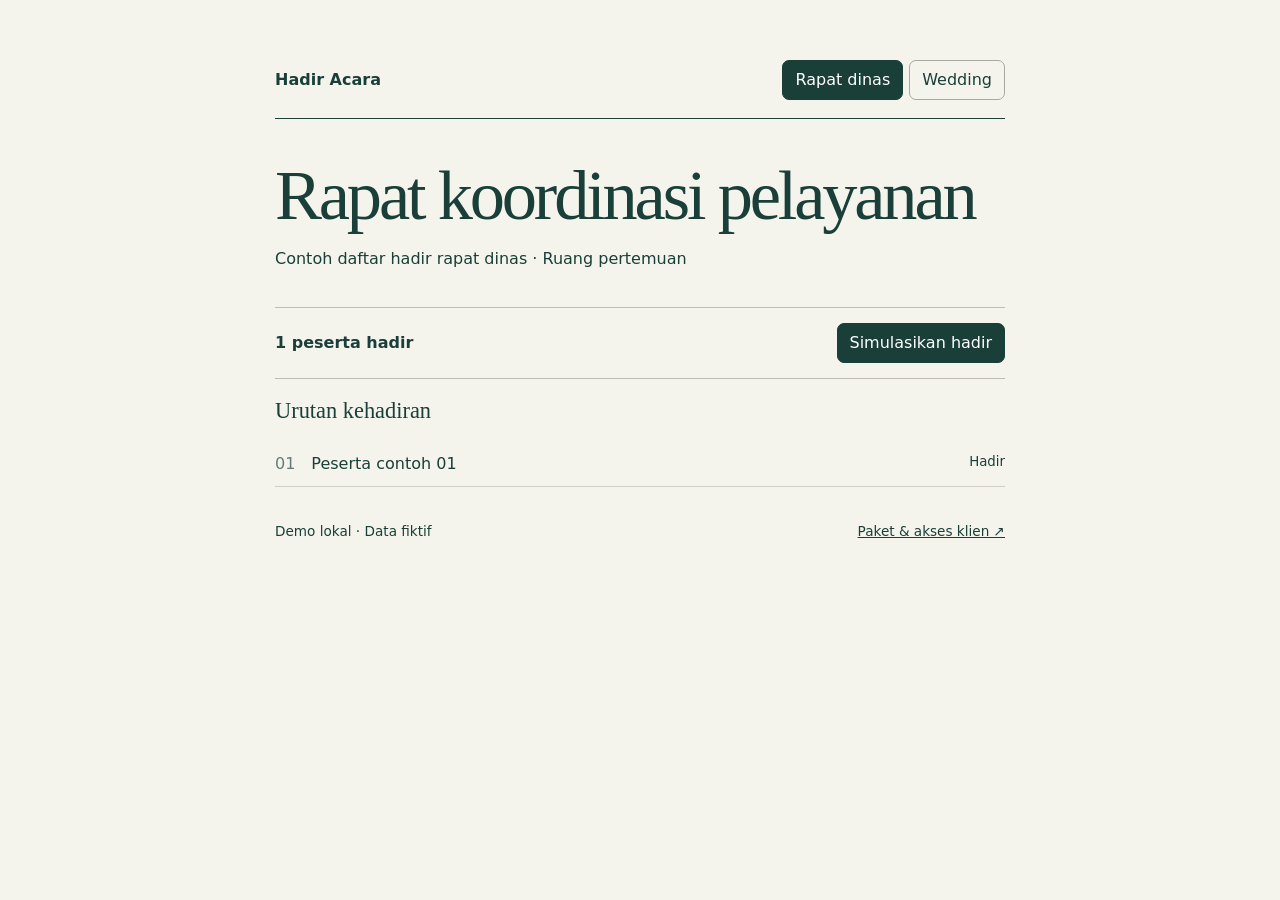
==== index.html @ b1bacdfa "Tambahkan portofolio Rapat Dinas dan prototipe buku tamu wedding" ====
<!doctype html>
<html lang="id"><meta charset="utf-8"><meta name="viewport" content="width=device-width, initial-scale=1"><title>Hadir Acara · Portofolio</title>
<style>
*{box-sizing:border-box}body{--ink:#193f38;--paper:#f4f4ed;margin:0;color:var(--ink);background:var(--paper);font:16px/1.5 'DM Sans',system-ui,sans-serif}body.wedding{--ink:#683746;--paper:#fbf2ed}main{max-width:850px;margin:auto;padding:clamp(20px,5vw,60px)}header,.toolbar,footer{display:flex;align-items:center;justify-content:space-between;gap:12px;flex-wrap:wrap}header{border-bottom:1px solid;padding-bottom:18px}header a,footer a{color:inherit}nav{display:flex;gap:6px}button,select{font:inherit;cursor:pointer;border-radius:7px;padding:7px 12px;border:1px solid #a7aaa0;background:transparent;color:inherit}button[aria-pressed=true],#check{background:var(--ink);color:white;border-color:var(--ink)}h1{font:500 clamp(2.4rem,6vw,4.4rem)/1.05 Georgia,serif;letter-spacing:-.045em;margin:40px 0 14px}h2{font:500 1.4rem Georgia,serif}#sub{margin:0 0 36px}.toolbar{border-block:1px solid #bcbfb4;padding:15px 0}#count{font-weight:650}ol{padding:0;list-style:none;counter-reset:row}li{counter-increment:row;display:flex;gap:16px;padding:10px 0;border-bottom:1px solid #cdd0c6}li:before{content:counter(row,decimal-leading-zero);opacity:.65;font-variant-numeric:tabular-nums}small{margin-left:auto}footer{margin-top:34px;font-size:.85rem}button:focus-visible,a:focus-visible{outline:3px solid #ab722e;outline-offset:3px}
</style><main><header><strong>Hadir Acara</strong><nav aria-label="Jenis acara"><button id="rapat" aria-pressed="true">Rapat dinas</button><button id="wedding" aria-pressed="false">Wedding</button></nav></header>
<h1 id="title"></h1><p id="sub"></p><div class="toolbar"><span id="count" aria-live="polite"></span><div><label id="people" hidden>Rombongan <select id="size"><option>1</option><option>2</option><option>3</option><option>4</option></select></label> <button id="check">Simulasikan hadir</button></div></div><h2 id="listTitle"></h2><ol id="list"></ol><footer><span>Demo lokal · Data fiktif</span><a href="https://github.com/sukmalistyoo/hadir-acara">Paket &amp; akses klien ↗</a></footer></main>
<script>
const el=id=>document.getElementById(id);
const records={rapat:[{name:'Peserta contoh 01',n:1}],wedding:[{name:'Keluarga contoh 01',n:2}]};
let mode='rapat';
function render(){
 const wedding=mode==='wedding', rows=records[mode];
 document.body.classList.toggle('wedding',wedding);
 for(const key of Object.keys(records))el(key).setAttribute('aria-pressed',String(key===mode));
 el('title').textContent=wedding?'Resepsi Laras & Damar':'Rapat koordinasi pelayanan';
 el('sub').textContent=wedding?'Contoh buku tamu pernikahan · Sesi resepsi siang':'Contoh daftar hadir rapat dinas · Ruang pertemuan';
 el('people').hidden=!wedding;
 const total=rows.reduce((sum,item)=>sum+item.n,0);
 el('count').textContent=wedding?rows.length+' undangan · '+total+' orang hadir':total+' peserta hadir';
 el('listTitle').textContent=wedding?'Buku tamu':'Urutan kehadiran';
 el('list').replaceChildren(...rows.map(item=>{const li=document.createElement('li'),note=document.createElement('small');li.append(item.name);note.textContent=wedding?item.n+' orang':'Hadir';li.append(note);return li;}));
}
for(const key of Object.keys(records))el(key).onclick=()=>{mode=key;render();};
el('check').onclick=()=>{const wedding=mode==='wedding';records[mode].push({name:(wedding?'Keluarga contoh ':'Peserta contoh ')+String(records[mode].length+1).padStart(2,'0'),n:wedding?Number(el('size').value):1});render();};
render();
</script></html>
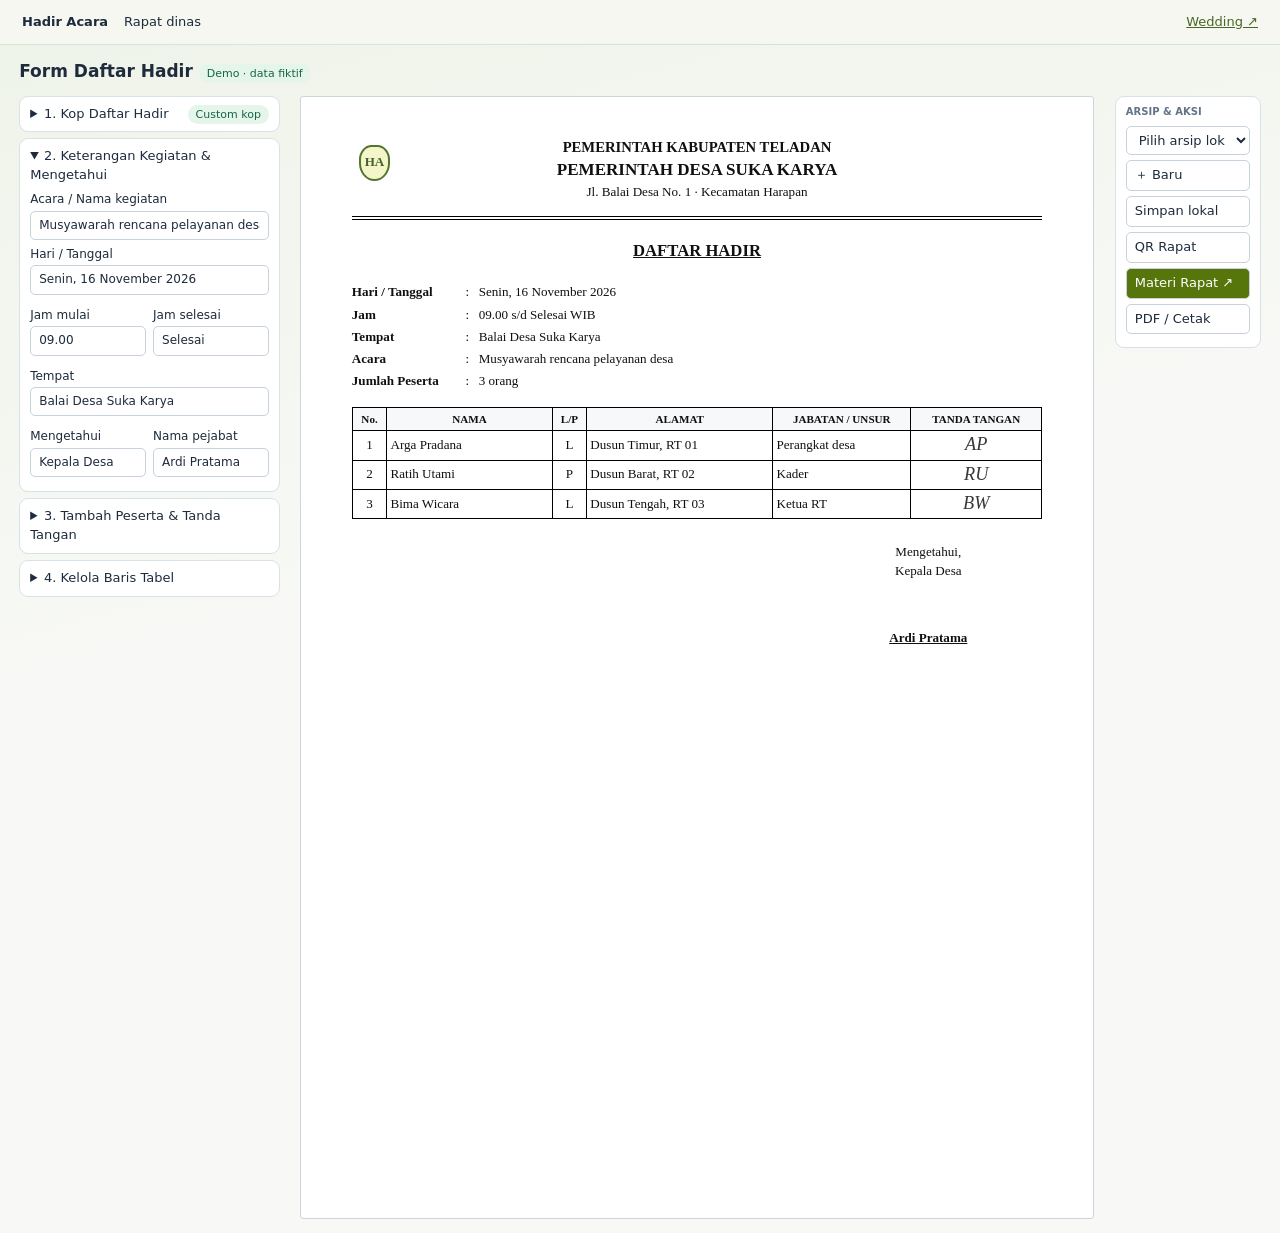
==== commit 48b629e2: "Tampilkan form rapat dinas A4 dan hubungkan demo materi live" ====
--- a/index.html
+++ b/index.html
@@ -1,26 +1,10 @@
-<!doctype html>
-<html lang="id"><meta charset="utf-8"><meta name="viewport" content="width=device-width, initial-scale=1"><title>Hadir Acara · Portofolio</title>
-<style>
-*{box-sizing:border-box}body{--ink:#193f38;--paper:#f4f4ed;margin:0;color:var(--ink);background:var(--paper);font:16px/1.5 'DM Sans',system-ui,sans-serif}body.wedding{--ink:#683746;--paper:#fbf2ed}main{max-width:850px;margin:auto;padding:clamp(20px,5vw,60px)}header,.toolbar,footer{display:flex;align-items:center;justify-content:space-between;gap:12px;flex-wrap:wrap}header{border-bottom:1px solid;padding-bottom:18px}header a,footer a{color:inherit}nav{display:flex;gap:6px}button,select{font:inherit;cursor:pointer;border-radius:7px;padding:7px 12px;border:1px solid #a7aaa0;background:transparent;color:inherit}button[aria-pressed=true],#check{background:var(--ink);color:white;border-color:var(--ink)}h1{font:500 clamp(2.4rem,6vw,4.4rem)/1.05 Georgia,serif;letter-spacing:-.045em;margin:40px 0 14px}h2{font:500 1.4rem Georgia,serif}#sub{margin:0 0 36px}.toolbar{border-block:1px solid #bcbfb4;padding:15px 0}#count{font-weight:650}ol{padding:0;list-style:none;counter-reset:row}li{counter-increment:row;display:flex;gap:16px;padding:10px 0;border-bottom:1px solid #cdd0c6}li:before{content:counter(row,decimal-leading-zero);opacity:.65;font-variant-numeric:tabular-nums}small{margin-left:auto}footer{margin-top:34px;font-size:.85rem}button:focus-visible,a:focus-visible{outline:3px solid #ab722e;outline-offset:3px}
-</style><main><header><strong>Hadir Acara</strong><nav aria-label="Jenis acara"><button id="rapat" aria-pressed="true">Rapat dinas</button><button id="wedding" aria-pressed="false">Wedding</button></nav></header>
-<h1 id="title"></h1><p id="sub"></p><div class="toolbar"><span id="count" aria-live="polite"></span><div><label id="people" hidden>Rombongan <select id="size"><option>1</option><option>2</option><option>3</option><option>4</option></select></label> <button id="check">Simulasikan hadir</button></div></div><h2 id="listTitle"></h2><ol id="list"></ol><footer><span>Demo lokal · Data fiktif</span><a href="https://github.com/sukmalistyoo/hadir-acara">Paket &amp; akses klien ↗</a></footer></main>
-<script>
-const el=id=>document.getElementById(id);
-const records={rapat:[{name:'Peserta contoh 01',n:1}],wedding:[{name:'Keluarga contoh 01',n:2}]};
-let mode='rapat';
-function render(){
- const wedding=mode==='wedding', rows=records[mode];
- document.body.classList.toggle('wedding',wedding);
- for(const key of Object.keys(records))el(key).setAttribute('aria-pressed',String(key===mode));
- el('title').textContent=wedding?'Resepsi Laras & Damar':'Rapat koordinasi pelayanan';
- el('sub').textContent=wedding?'Contoh buku tamu pernikahan · Sesi resepsi siang':'Contoh daftar hadir rapat dinas · Ruang pertemuan';
- el('people').hidden=!wedding;
- const total=rows.reduce((sum,item)=>sum+item.n,0);
- el('count').textContent=wedding?rows.length+' undangan · '+total+' orang hadir':total+' peserta hadir';
- el('listTitle').textContent=wedding?'Buku tamu':'Urutan kehadiran';
- el('list').replaceChildren(...rows.map(item=>{const li=document.createElement('li'),note=document.createElement('small');li.append(item.name);note.textContent=wedding?item.n+' orang':'Hadir';li.append(note);return li;}));
-}
-for(const key of Object.keys(records))el(key).onclick=()=>{mode=key;render();};
-el('check').onclick=()=>{const wedding=mode==='wedding';records[mode].push({name:(wedding?'Keluarga contoh ':'Peserta contoh ')+String(records[mode].length+1).padStart(2,'0'),n:wedding?Number(el('size').value):1});render();};
-render();
-</script></html>
+<!doctype html><html lang="id"><meta charset="utf-8"><meta name="viewport" content="width=device-width,initial-scale=1"><title>Form Daftar Hadir · Hadir Acara</title><link rel="stylesheet" href="dinas.css">
+<header class="bar"><b>Hadir Acara</b><span>Rapat dinas</span><a href="wedding.html">Wedding ↗</a></header>
+<main><h1>Form Daftar Hadir <small>Demo · data fiktif</small></h1><div class="workspace">
+<aside id="forms"><details><summary>1. Kop Daftar Hadir <i>Custom kop</i></summary><label>Instansi<input data-field="instansi"></label><label>Unit / desa<input data-field="desa"></label><label>Alamat kantor<input data-field="kantor"></label></details>
+<details open><summary>2. Keterangan Kegiatan &amp; Mengetahui</summary><label>Acara / Nama kegiatan<input data-field="acara"></label><label>Hari / Tanggal<input data-field="tanggal"></label><div class="pair"><label>Jam mulai<input data-field="mulai"></label><label>Jam selesai<input data-field="selesai"></label></div><label>Tempat<input data-field="tempat"></label><div class="pair"><label>Mengetahui<input data-field="jabatan"></label><label>Nama pejabat<input data-field="pejabat"></label></div></details>
+<details><summary>3. Tambah Peserta &amp; Tanda Tangan</summary><form id="add"><label>Nama contoh<input name="nama" required maxlength="60"></label><div class="pair"><label>L/P<select name="jk"><option>L</option><option>P</option></select></label><label>Jabatan / unsur<input name="peran" maxlength="45"></label></div><label>Alamat contoh<input name="alamat" maxlength="70"></label><label>Tanda tangan contoh<canvas id="pad" width="360" height="90"></canvas></label><button type="button" id="clear">Bersihkan</button> <button>Tambah ke tabel</button></form></details>
+<details><summary>4. Kelola Baris Tabel</summary><label>Jumlah baris kosong minimum<input id="slots" type="number" min="1" max="100"></label></details></aside>
+<section class="preview"><article id="paper"><div class="letter"><div class="seal" aria-hidden="true">HA</div><strong data-text="instansi"></strong><b data-text="desa"></b><span data-text="kantor"></span></div><h2>DAFTAR HADIR</h2><dl id="meta"></dl><table><colgroup><col style="width:5%"><col style="width:24%"><col style="width:5%"><col style="width:27%"><col style="width:20%"><col style="width:19%"></colgroup><thead><tr><th>No.</th><th>NAMA</th><th>L/P</th><th>ALAMAT</th><th>JABATAN / UNSUR</th><th>TANDA TANGAN</th></tr></thead><tbody></tbody></table><div class="approval">Mengetahui,<br><span data-text="jabatan"></span><p data-text="pejabat"></p></div></article></section>
+<aside class="actions"><strong>ARSIP &amp; AKSI</strong><select id="archive" aria-label="Arsip lokal"></select><button id="new">＋ Baru</button><button id="save">Simpan lokal</button><button id="qr">QR Rapat</button><a class="primary" href="https://pemdesgripit.id/demo/hadir-acara/materi.html" target="_blank" rel="noopener">Materi Rapat ↗</a><button onclick="print()">PDF / Cetak</button><output id="status"></output></aside></div></main>
+<dialog id="dialog"><b>QR Rapat · contoh formulir</b><p>Simulasi ini tersimpan di browser masing-masing.</p><img src="qr-rapat.png" alt="QR contoh form peserta" width="200"><form method="dialog"><button>Tutup</button></form></dialog><script src="dinas.js"></script></html>
--- a/dinas.css
+++ b/dinas.css
@@ -0,0 +1,4 @@
+*{box-sizing:border-box}body{margin:0;background:linear-gradient(165deg,#eef3e8,#f8f9f6 45%);color:#1e2b3c;font:13px/1.45 'DM Sans',system-ui,sans-serif;min-height:100vh}.bar{height:45px;display:flex;align-items:center;gap:16px;padding:0 22px;border-bottom:1px solid #d9e3d4;background:#f5f7f0}.bar a{margin-left:auto;color:#486725}main{padding:14px clamp(10px,1.5vw,28px)}h1{font-size:17px;font-weight:600;margin:0 0 12px}small,i{font:normal 11px system-ui;color:#166649;background:#e5f5e9;border-radius:20px;padding:3px 8px}.workspace{display:grid;grid-template-columns:minmax(240px,21%) minmax(0,1fr) 146px;gap:18px;align-items:start}details,.actions{border:1px solid #d8e1e6;border-radius:9px;background:white;padding:8px 10px;margin:0 0 6px}summary{cursor:pointer;font-weight:500}summary i{float:right}label{display:block;font-size:12px;margin:6px 0}input,select,button,.actions a{font:inherit;color:inherit;border:1px solid #c7d2dd;background:white;border-radius:5px;padding:5px 8px}input,select{display:block;width:100%;margin-top:2px}button,.actions a{cursor:pointer;text-decoration:none}button:hover,.actions a:hover{border-color:#759642}.pair{display:grid;grid-template-columns:1fr 1fr;gap:7px}.actions{display:grid;gap:5px}.actions strong{font-size:10px;color:#63738a}.actions button{text-align:left}.actions .primary{background:#56750b;color:white}.preview{width:min(100%,794px);margin:auto;container-type:inline-size}#paper{background:white;border:1px solid #cad5dc;border-radius:3px;aspect-ratio:210/297;padding:5cqw 6.4cqw;color:#101010;font:1.65cqw/1.45 Georgia,serif}.letter{position:relative;display:grid;text-align:center;border-bottom:4px double black;padding:0 8% 2%;min-height:10cqw;align-content:center}.letter strong,.letter b{text-transform:uppercase}.letter strong{font-size:1.85cqw}.letter b{font-size:2.15cqw}.seal{position:absolute;top:10%;left:1%;border:2px double #547430;border-radius:45% 45% 55% 55%;padding:.5em .3em;background:#f4f5c9;color:#41622d;font-weight:bold}h2{text-align:center;text-decoration:underline;font-size:2.1cqw;margin:2.5cqw 0}dl{display:grid;grid-template-columns:16% 1fr;gap:.4cqw;margin:0 0 2cqw}dt{font-weight:bold}dd{margin:0}dd:before{content:': ';padding-right:.8cqw}table{width:100%;border-collapse:collapse;table-layout:fixed}th,td{border:1px solid black;padding:.4cqw;overflow:hidden;text-overflow:ellipsis;white-space:nowrap}th{background:#f6f8f9;font-size:1.4cqw;white-space:normal}td{height:3.45cqw;position:relative}td:first-child,td:nth-child(3),td:last-child{text-align:center}td img{position:absolute;width:95%;height:110%;object-fit:contain;inset:-5% 0}td em{font:italic 2.3cqw Georgia;color:#383838}.approval{text-align:center;width:33%;margin:3cqw 0 0 auto}.approval p{margin:6cqw 0;font-weight:bold;text-decoration:underline}canvas{display:block;width:100%;height:75px;touch-action:none;border:1px dashed #a7b5ba}dialog{max-width:90vw;text-align:center;border:1px solid #c7d2dd;border-radius:12px}dialog::backdrop{background:#10251c66}
+@media(max-width:900px){.workspace{grid-template-columns:minmax(200px,29%) minmax(0,1fr)}.actions{grid-column:1/-1;grid-row:1;display:flex;flex-wrap:wrap;align-items:center}.actions select{width:155px}}
+@media(max-width:620px){.workspace{display:flex;flex-direction:column;gap:9px}.workspace>aside{width:100%}.actions{order:-1}.preview{width:100%}.bar{padding:0 12px}}
+@page{size:A4;margin:0}@media print{.bar,h1,aside,dialog{display:none!important}body,main,.workspace,.preview{display:block;background:white;margin:0;padding:0;width:210mm;max-width:none}#paper{border:0;min-height:297mm}tr{break-inside:avoid}}
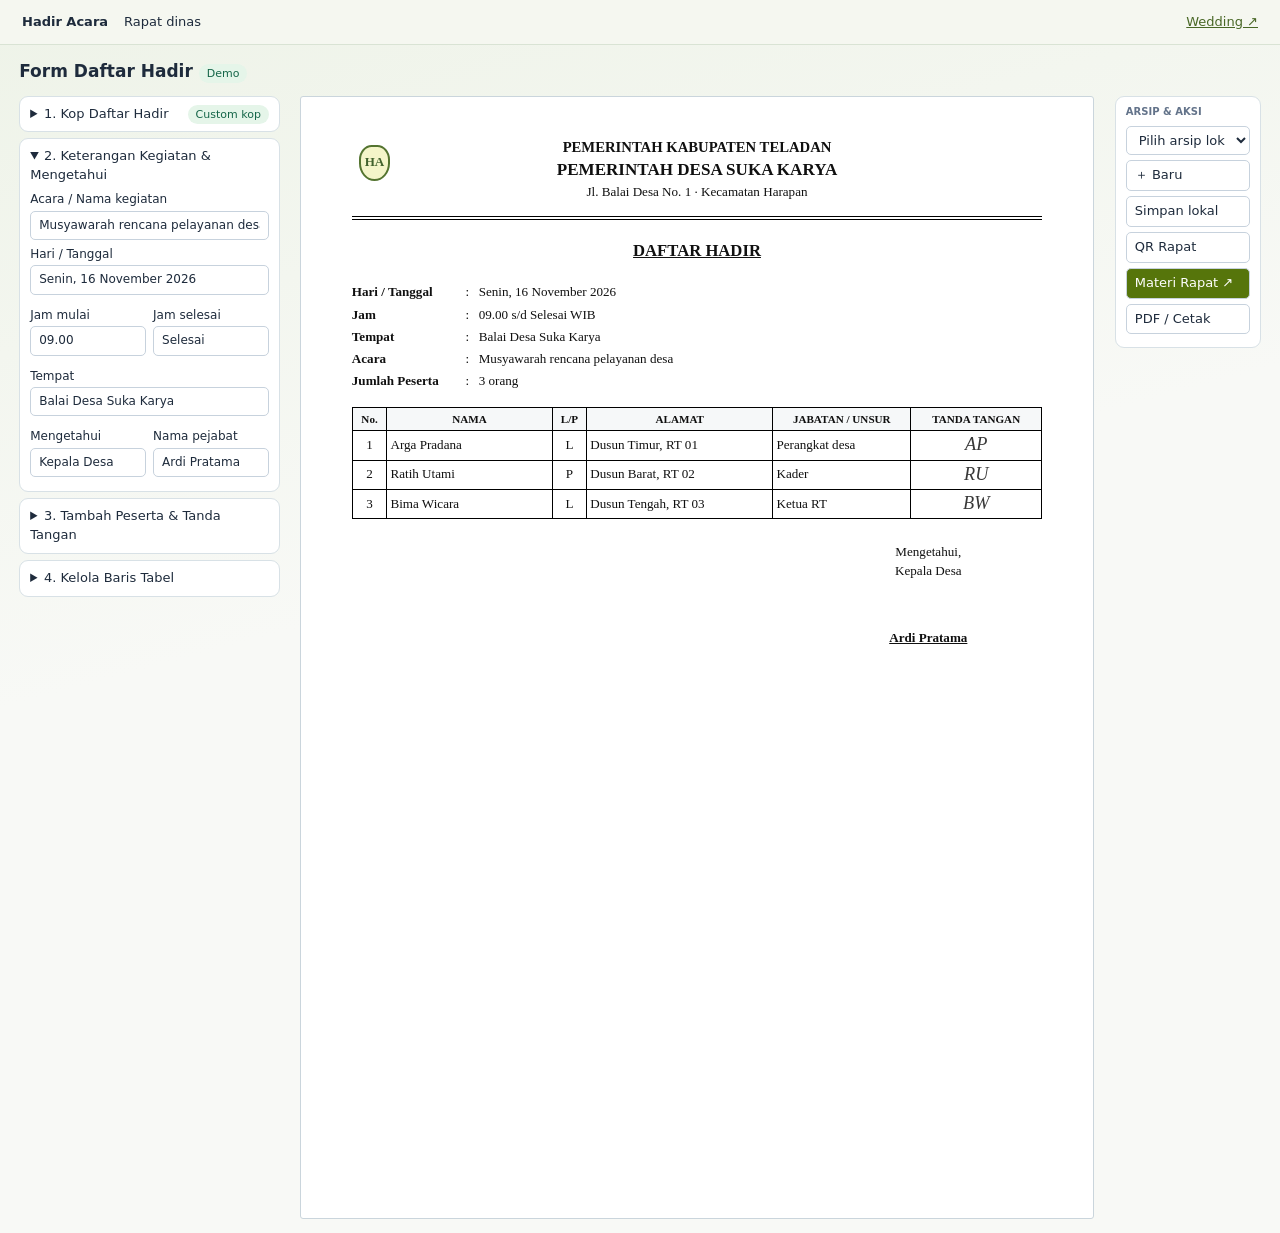
==== commit 363320f2: "Buka langsung form dinas dan ringkas label demo" ====
--- a/index.html
+++ b/index.html
@@ -1,10 +1 @@
-<!doctype html><html lang="id"><meta charset="utf-8"><meta name="viewport" content="width=device-width,initial-scale=1"><title>Form Daftar Hadir · Hadir Acara</title><link rel="stylesheet" href="dinas.css">
-<header class="bar"><b>Hadir Acara</b><span>Rapat dinas</span><a href="wedding.html">Wedding ↗</a></header>
-<main><h1>Form Daftar Hadir <small>Demo · data fiktif</small></h1><div class="workspace">
-<aside id="forms"><details><summary>1. Kop Daftar Hadir <i>Custom kop</i></summary><label>Instansi<input data-field="instansi"></label><label>Unit / desa<input data-field="desa"></label><label>Alamat kantor<input data-field="kantor"></label></details>
-<details open><summary>2. Keterangan Kegiatan &amp; Mengetahui</summary><label>Acara / Nama kegiatan<input data-field="acara"></label><label>Hari / Tanggal<input data-field="tanggal"></label><div class="pair"><label>Jam mulai<input data-field="mulai"></label><label>Jam selesai<input data-field="selesai"></label></div><label>Tempat<input data-field="tempat"></label><div class="pair"><label>Mengetahui<input data-field="jabatan"></label><label>Nama pejabat<input data-field="pejabat"></label></div></details>
-<details><summary>3. Tambah Peserta &amp; Tanda Tangan</summary><form id="add"><label>Nama contoh<input name="nama" required maxlength="60"></label><div class="pair"><label>L/P<select name="jk"><option>L</option><option>P</option></select></label><label>Jabatan / unsur<input name="peran" maxlength="45"></label></div><label>Alamat contoh<input name="alamat" maxlength="70"></label><label>Tanda tangan contoh<canvas id="pad" width="360" height="90"></canvas></label><button type="button" id="clear">Bersihkan</button> <button>Tambah ke tabel</button></form></details>
-<details><summary>4. Kelola Baris Tabel</summary><label>Jumlah baris kosong minimum<input id="slots" type="number" min="1" max="100"></label></details></aside>
-<section class="preview"><article id="paper"><div class="letter"><div class="seal" aria-hidden="true">HA</div><strong data-text="instansi"></strong><b data-text="desa"></b><span data-text="kantor"></span></div><h2>DAFTAR HADIR</h2><dl id="meta"></dl><table><colgroup><col style="width:5%"><col style="width:24%"><col style="width:5%"><col style="width:27%"><col style="width:20%"><col style="width:19%"></colgroup><thead><tr><th>No.</th><th>NAMA</th><th>L/P</th><th>ALAMAT</th><th>JABATAN / UNSUR</th><th>TANDA TANGAN</th></tr></thead><tbody></tbody></table><div class="approval">Mengetahui,<br><span data-text="jabatan"></span><p data-text="pejabat"></p></div></article></section>
-<aside class="actions"><strong>ARSIP &amp; AKSI</strong><select id="archive" aria-label="Arsip lokal"></select><button id="new">＋ Baru</button><button id="save">Simpan lokal</button><button id="qr">QR Rapat</button><a class="primary" href="https://pemdesgripit.id/demo/hadir-acara/materi.html" target="_blank" rel="noopener">Materi Rapat ↗</a><button onclick="print()">PDF / Cetak</button><output id="status"></output></aside></div></main>
-<dialog id="dialog"><b>QR Rapat · contoh formulir</b><p>Simulasi ini tersimpan di browser masing-masing.</p><img src="qr-rapat.png" alt="QR contoh form peserta" width="200"><form method="dialog"><button>Tutup</button></form></dialog><script src="dinas.js"></script></html>
+<!doctype html><html lang="id"><meta charset="utf-8"><title>Form Daftar Hadir</title><script>location.replace("dinas.html"+location.search+location.hash);</script><noscript><a href="dinas.html">Form Daftar Hadir</a></noscript></html>
